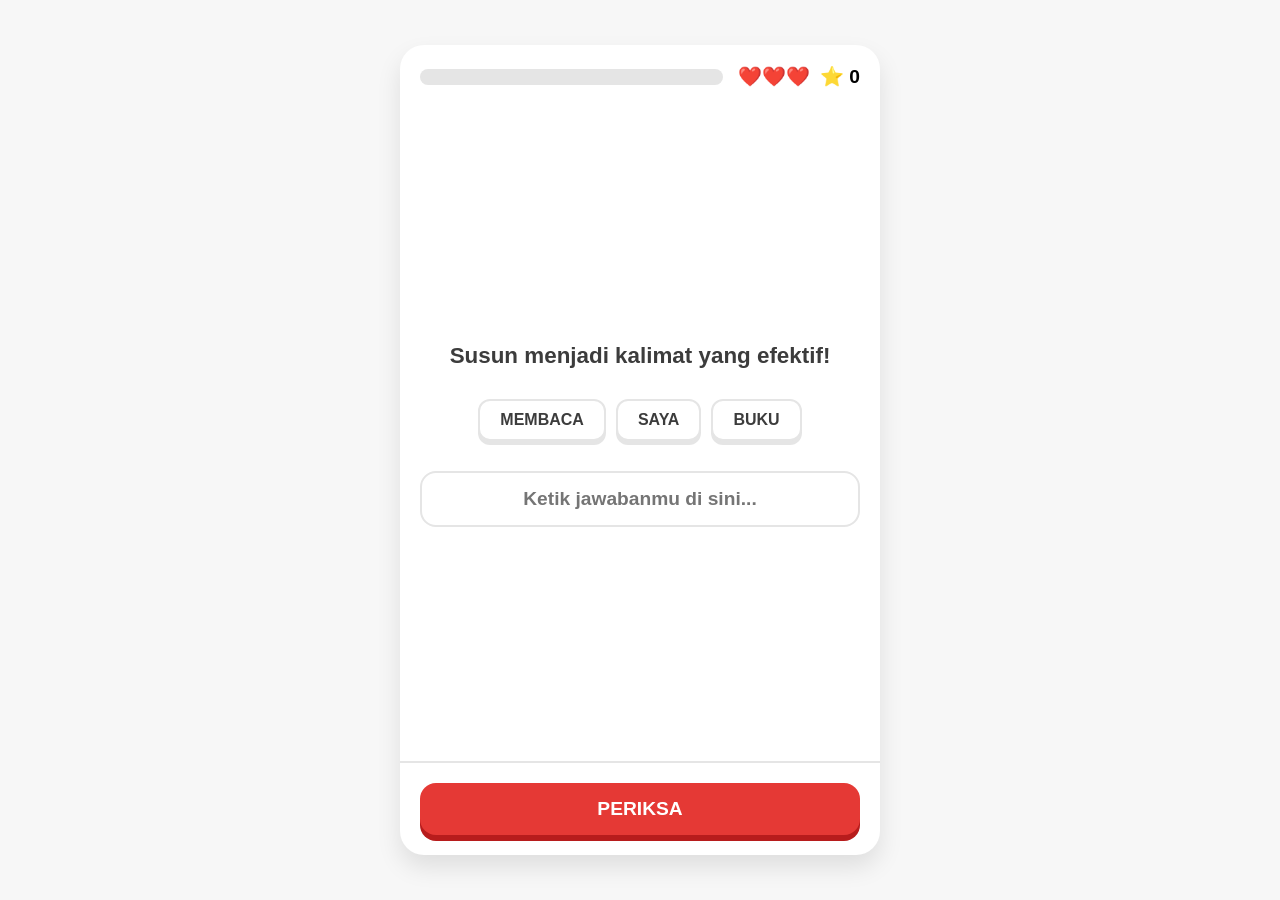
==== index.html @ cef44bc8 "13apr" ====
<!DOCTYPE html>
<html lang="id">
<head>
    <meta charset="UTF-8">
    <meta name="viewport" content="width=device-width, initial-scale=1.0">
    <title>Kalimatku - Belajar CFG</title>
    <link rel="stylesheet" href="assets/css/style.css">
</head>
<body>
    <div class="app-container">
        <header class="game-header">
            <div class="progress-bar"><div class="progress-fill" id="progress"></div></div>
            <div class="stats">
                <span id="lives">❤️❤️❤️</span>
                <span id="score">⭐ 0</span>
            </div>
        </header>

        <main class="game-area">
            <h2>Susun menjadi kalimat yang efektif!</h2>
            
            <div class="scrambled-words" id="soal-container">
                </div>

            <div class="input-area">
                <input type="text" id="user-input" placeholder="Ketik jawabanmu di sini..." autocomplete="off">
            </div>
        </main>

        <footer class="game-footer">
            <div id="feedback-panel" class="feedback-panel hidden">
                <h3 id="feedback-title">Benar!</h3>
                <p id="feedback-desc">Pola: S-P-O</p>
            </div>
            <button id="btn-check" class="btn primary">PERIKSA</button>
        </footer>
    </div>

    <script src="assets/js/dictionary.js"></script>
    <script src="assets/js/engine.js"></script>
    <script src="assets/js/main.js"></script>
</body>
</html>
---- assets/css/style.css ----
:root {
    --primary-red: #E53935;
    --dark-red: #B71C1C;
    --correct-green: #58CC02;
    --dark-green: #46A302;
    --wrong-red: #FF4B4B;
    --bg-color: #F7F7F7;
    --text-main: #3C3C3C;
}

* { box-sizing: border-box; font-family: 'Segoe UI', Tahoma, sans-serif; margin: 0; padding: 0; }

body { background-color: var(--bg-color); display: flex; justify-content: center; align-items: center; height: 100vh; }

.app-container {
    background: white; width: 100%; max-width: 480px; height: 90vh; 
    border-radius: 24px; box-shadow: 0 12px 24px rgba(0,0,0,0.1);
    display: flex; flex-direction: column; overflow: hidden;
}

/* Header */
.game-header { padding: 20px; display: flex; align-items: center; gap: 15px; }
.progress-bar { flex: 1; background: #E5E5E5; height: 16px; border-radius: 8px; overflow: hidden; }
.progress-fill { background: var(--correct-green); width: 0%; height: 100%; transition: 0.3s; }
.stats { font-weight: bold; font-size: 1.2rem; display: flex; gap: 10px; }

/* Main Area */
.game-area { flex: 1; padding: 20px; text-align: center; display: flex; flex-direction: column; justify-content: center; }
.game-area h2 { color: var(--text-main); margin-bottom: 30px; font-size: 1.4rem;}

.scrambled-words { display: flex; flex-wrap: wrap; justify-content: center; gap: 10px; margin-bottom: 30px; }
.word-badge { 
    background: white; border: 2px solid #E5E5E5; padding: 10px 20px; 
    border-radius: 12px; font-weight: bold; color: var(--text-main); box-shadow: 0 4px 0 #E5E5E5;
}

.input-area input {
    width: 100%; padding: 15px; border: 2px solid #E5E5E5; border-radius: 16px;
    font-size: 1.2rem; outline: none; text-align: center; color: var(--primary-red); font-weight: bold;
}
.input-area input:focus { border-color: var(--primary-red); }

/* Footer & Buttons */
.game-footer { padding: 20px; border-top: 2px solid #E5E5E5; }
.btn {
    width: 100%; padding: 15px; border: none; border-radius: 16px; font-size: 1.2rem; font-weight: bold;
    cursor: pointer; text-transform: uppercase; transition: 0.2s;
}
.btn.primary { background: var(--primary-red); color: white; box-shadow: 0 6px 0 var(--dark-red); }
.btn.primary:active { transform: translateY(6px); box-shadow: none; }
.btn.correct { background: var(--correct-green); color: white; box-shadow: 0 6px 0 var(--dark-green); }
.btn.wrong { background: var(--wrong-red); color: white; box-shadow: 0 6px 0 #cc0000; }

/* Feedback Panel */
.feedback-panel { padding: 15px; border-radius: 16px; margin-bottom: 15px; display: none; }
.feedback-panel.show { display: block; }
.feedback-correct { background: #D7FFB8; color: var(--dark-green); }
.feedback-wrong { background: #FFDFE0; color: var(--dark-red); }
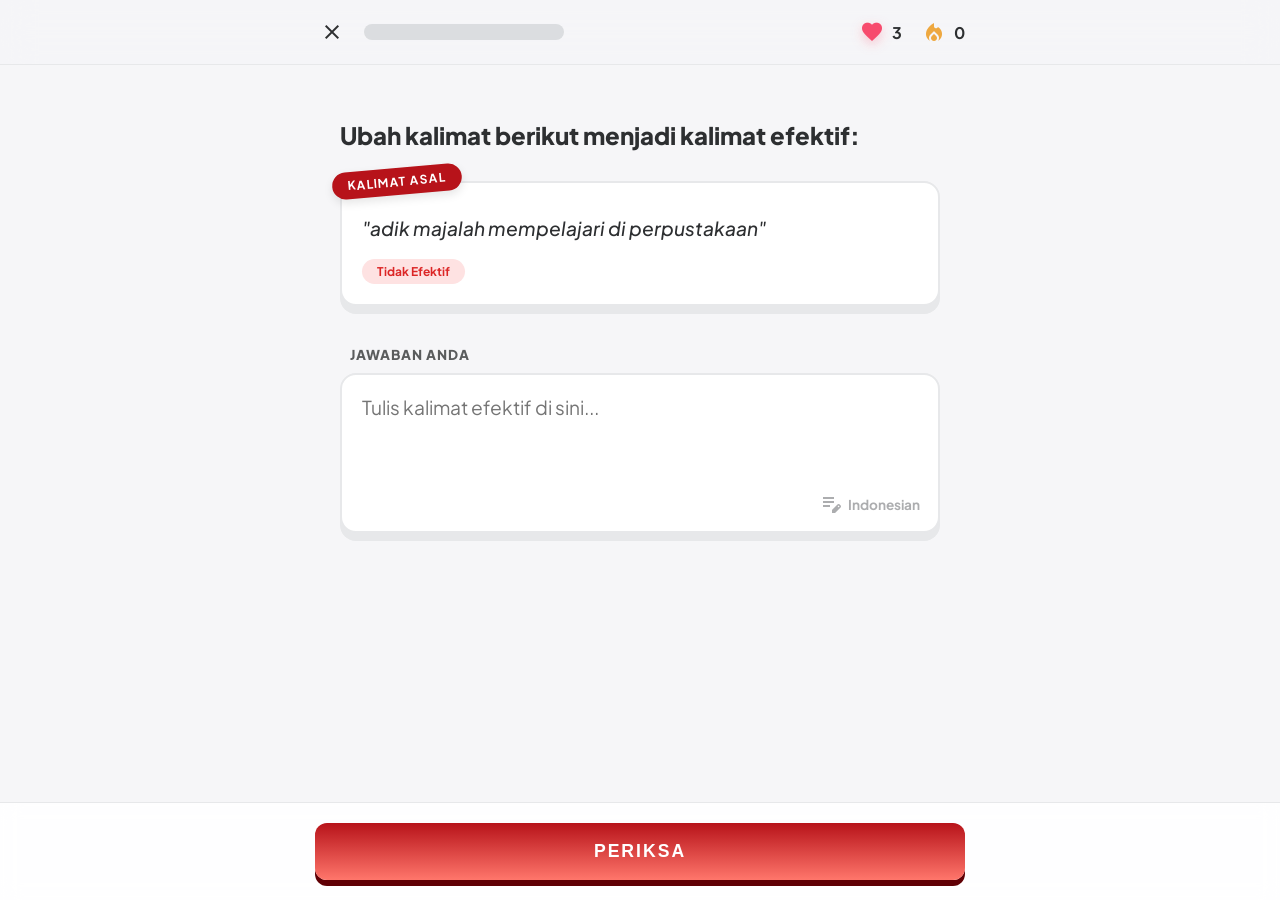
==== commit 2dcc20c9: "ubah ui dan logika pemilihan kata" ====
--- a/index.html
+++ b/index.html
@@ -1,39 +1,74 @@
 <!DOCTYPE html>
 <html lang="id">
 <head>
-    <meta charset="UTF-8">
-    <meta name="viewport" content="width=device-width, initial-scale=1.0">
-    <title>Kalimatku - Belajar CFG</title>
+    <meta charset="utf-8" />
+    <meta name="viewport" content="width=device-width, initial-scale=1.0" />
+    <title>Kalimatku - Belajar Kalimat Efektif</title>
+    
+    <link href="https://fonts.googleapis.com/css2?family=Plus+Jakarta+Sans:wght@400;500;700;800&display=swap" rel="stylesheet" />
+    <link href="https://fonts.googleapis.com/css2?family=Material+Symbols+Outlined:wght,FILL@100..700,0..1&display=swap" rel="stylesheet" />
+    
     <link rel="stylesheet" href="assets/css/style.css">
 </head>
 <body>
-    <div class="app-container">
-        <header class="game-header">
-            <div class="progress-bar"><div class="progress-fill" id="progress"></div></div>
-            <div class="stats">
-                <span id="lives">❤️❤️❤️</span>
-                <span id="score">⭐ 0</span>
+    <header class="top-nav">
+        <div class="nav-container">
+            <div class="nav-left">
+                <button class="btn-close material-symbols-outlined">close</button>
+                <div class="progress-container">
+                    <div id="progress-bar" class="progress-fill"></div>
+                </div>
             </div>
-        </header>
+            <div class="nav-right">
+                <div class="stat-item">
+                    <span class="material-symbols-outlined icon-heart">favorite</span>
+                    <span id="lives-display">3</span>
+                </div>
+                <div class="stat-item">
+                    <span class="material-symbols-outlined icon-fire">local_fire_department</span>
+                    <span id="score-display">0</span>
+                </div>
+            </div>
+        </div>
+    </header>
 
-        <main class="game-area">
-            <h2>Susun menjadi kalimat yang efektif!</h2>
-            
-            <div class="scrambled-words" id="soal-container">
+    <main class="main-area">
+        <h1 class="question-title">Ubah kalimat berikut menjadi kalimat efektif:</h1>
+        
+        <div class="prompt-card">
+            <div class="badge-asal">KALIMAT ASAL</div>
+            <p id="teks-soal" class="teks-soal">"..."</p>
+            <div class="badge-status">Tidak Efektif</div>
+        </div>
+
+        <div class="input-section">
+            <label for="answer-input">JAWABAN ANDA</label>
+            <textarea id="answer-input" placeholder="Tulis kalimat efektif di sini..."></textarea>
+            <div class="input-footer">
+                <span class="material-symbols-outlined">edit_note</span> Indonesian
+            </div>
+        </div>
+    </main>
+
+    <div id="feedback-drawer" class="feedback-drawer">
+        <div class="drawer-container">
+            <div class="feedback-info">
+                <div id="feedback-icon-bg" class="icon-bg">
+                    <span id="feedback-icon" class="material-symbols-outlined">check</span>
                 </div>
+                <div class="feedback-text">
+                    <h3 id="feedback-title">Luar Biasa!</h3>
+                    <p id="feedback-desc">Pola: S-P-O</p>
+                </div>
+            </div>
+            <button id="btn-next" class="btn-action">LANJUT</button>
+        </div>
+    </div>
 
-            <div class="input-area">
-                <input type="text" id="user-input" placeholder="Ketik jawabanmu di sini..." autocomplete="off">
-            </div>
-        </main>
-
-        <footer class="game-footer">
-            <div id="feedback-panel" class="feedback-panel hidden">
-                <h3 id="feedback-title">Benar!</h3>
-                <p id="feedback-desc">Pola: S-P-O</p>
-            </div>
-            <button id="btn-check" class="btn primary">PERIKSA</button>
-        </footer>
+    <div class="bottom-bar">
+        <div class="bottom-container">
+            <button id="btn-check" class="btn-primary">PERIKSA</button>
+        </div>
     </div>
 
     <script src="assets/js/dictionary.js"></script>
--- a/assets/css/style.css
+++ b/assets/css/style.css
@@ -1,58 +1,84 @@
+/* Variabel Warna Tema */
 :root {
-    --primary-red: #E53935;
-    --dark-red: #B71C1C;
-    --correct-green: #58CC02;
-    --dark-green: #46A302;
-    --wrong-red: #FF4B4B;
-    --bg-color: #F7F7F7;
-    --text-main: #3C3C3C;
+    --bg-main: #f6f6f8;
+    --text-dark: #2d2f31;
+    --text-muted: #5a5c5d;
+    --border-color: #e7e8ea;
+    
+    --primary: #b7131a;
+    --primary-light: #ff766b;
+    --primary-shadow: #600005;
+    
+    --green-main: #16a34a;
+    --green-bg: #dcfce7;
+    --green-shadow: #166534;
+    
+    --red-main: #dc2626;
+    --red-bg: #fee2e2;
+    --red-shadow: #991b1b;
 }
 
-* { box-sizing: border-box; font-family: 'Segoe UI', Tahoma, sans-serif; margin: 0; padding: 0; }
+* { margin: 0; padding: 0; box-sizing: border-box; }
+body { font-family: 'Plus Jakarta Sans', sans-serif; background-color: var(--bg-main); color: var(--text-dark); overflow-x: hidden; }
+.material-symbols-outlined { font-variation-settings: 'FILL' 1, 'wght' 400, 'GRAD' 0, 'opsz' 24; }
 
-body { background-color: var(--bg-color); display: flex; justify-content: center; align-items: center; height: 100vh; }
+/* === Navigation Bar === */
+.top-nav { position: fixed; top: 0; width: 100%; background: rgba(246, 246, 248, 0.8); backdrop-filter: blur(16px); border-bottom: 1px solid var(--border-color); z-index: 50; padding: 15px 25px; display: flex; justify-content: center; }
+.nav-container { width: 100%; max-width: 650px; display: flex; justify-content: space-between; align-items: center; }
+.nav-left { display: flex; align-items: center; gap: 15px; flex: 1; }
+.btn-close { background: none; border: none; cursor: pointer; color: var(--text-dark); border-radius: 50%; padding: 5px; transition: 0.2s; }
+.btn-close:hover { background: var(--border-color); }
 
-.app-container {
-    background: white; width: 100%; max-width: 480px; height: 90vh; 
-    border-radius: 24px; box-shadow: 0 12px 24px rgba(0,0,0,0.1);
-    display: flex; flex-direction: column; overflow: hidden;
-}
+.progress-container { height: 16px; width: 100%; max-width: 200px; background: #dbdde0; border-radius: 10px; overflow: hidden; }
+.progress-fill { height: 100%; width: 0%; background: linear-gradient(to right, var(--primary), var(--primary-light)); transition: width 0.3s ease; }
 
-/* Header */
-.game-header { padding: 20px; display: flex; align-items: center; gap: 15px; }
-.progress-bar { flex: 1; background: #E5E5E5; height: 16px; border-radius: 8px; overflow: hidden; }
-.progress-fill { background: var(--correct-green); width: 0%; height: 100%; transition: 0.3s; }
-.stats { font-weight: bold; font-size: 1.2rem; display: flex; gap: 10px; }
+.nav-right { display: flex; gap: 20px; }
+.stat-item { display: flex; align-items: center; gap: 8px; font-weight: bold; }
+.icon-heart { color: #f74b6d; filter: drop-shadow(0 4px 6px rgba(247, 75, 109, 0.3)); }
+.icon-fire { color: #eea840; }
 
-/* Main Area */
-.game-area { flex: 1; padding: 20px; text-align: center; display: flex; flex-direction: column; justify-content: center; }
-.game-area h2 { color: var(--text-main); margin-bottom: 30px; font-size: 1.4rem;}
+/* === Main Content === */
+.main-area { width: 100%; max-width: 650px; margin: 0 auto; padding: 120px 25px 150px; }
+.question-title { font-size: 1.5rem; font-weight: 800; margin-bottom: 30px; line-height: 1.3; }
 
-.scrambled-words { display: flex; flex-wrap: wrap; justify-content: center; gap: 10px; margin-bottom: 30px; }
-.word-badge { 
-    background: white; border: 2px solid #E5E5E5; padding: 10px 20px; 
-    border-radius: 12px; font-weight: bold; color: var(--text-main); box-shadow: 0 4px 0 #E5E5E5;
-}
+/* Prompt Card */
+.prompt-card { background: white; border: 2px solid var(--border-color); border-radius: 16px; padding: 30px 20px 20px; position: relative; box-shadow: 0 8px 0 var(--border-color); margin-bottom: 40px; }
+.badge-asal { position: absolute; top: -15px; left: -10px; transform: rotate(-5deg); background: var(--primary); color: white; padding: 6px 15px; border-radius: 20px; font-size: 0.75rem; font-weight: bold; letter-spacing: 1px; box-shadow: 0 4px 10px rgba(0,0,0,0.1); }
+.teks-soal { font-size: 1.2rem; font-weight: 500; font-style: italic; line-height: 1.6; margin-bottom: 15px; }
+.badge-status { display: inline-block; background: #fee2e2; color: var(--red-main); padding: 5px 15px; border-radius: 15px; font-size: 0.75rem; font-weight: bold; }
 
-.input-area input {
-    width: 100%; padding: 15px; border: 2px solid #E5E5E5; border-radius: 16px;
-    font-size: 1.2rem; outline: none; text-align: center; color: var(--primary-red); font-weight: bold;
-}
-.input-area input:focus { border-color: var(--primary-red); }
+/* Input Section */
+.input-section { position: relative; }
+.input-section label { display: block; font-size: 0.85rem; font-weight: 800; color: var(--text-muted); margin-bottom: 10px; margin-left: 10px; letter-spacing: 1px; }
+#answer-input { width: 100%; min-height: 160px; background: white; border: 2px solid var(--border-color); border-radius: 16px; padding: 20px; font-size: 1.2rem; font-family: inherit; color: var(--text-dark); resize: none; box-shadow: 0 8px 0 var(--border-color); outline: none; transition: 0.2s; }
+#answer-input:focus { border-color: var(--primary-light); box-shadow: 0 0 0 4px rgba(255, 118, 107, 0.1), 0 8px 0 var(--border-color); }
+.input-footer { position: absolute; bottom: 20px; right: 20px; font-size: 0.85rem; font-weight: bold; color: #acadaf; display: flex; align-items: center; gap: 5px; }
 
-/* Footer & Buttons */
-.game-footer { padding: 20px; border-top: 2px solid #E5E5E5; }
-.btn {
-    width: 100%; padding: 15px; border: none; border-radius: 16px; font-size: 1.2rem; font-weight: bold;
-    cursor: pointer; text-transform: uppercase; transition: 0.2s;
-}
-.btn.primary { background: var(--primary-red); color: white; box-shadow: 0 6px 0 var(--dark-red); }
-.btn.primary:active { transform: translateY(6px); box-shadow: none; }
-.btn.correct { background: var(--correct-green); color: white; box-shadow: 0 6px 0 var(--dark-green); }
-.btn.wrong { background: var(--wrong-red); color: white; box-shadow: 0 6px 0 #cc0000; }
+/* === Bottom Bar & Button === */
+.bottom-bar { position: fixed; bottom: 0; width: 100%; background: rgba(255, 255, 255, 0.9); backdrop-filter: blur(10px); border-top: 1px solid var(--border-color); padding: 20px 25px; z-index: 40; display: flex; justify-content: center; }
+.bottom-container { width: 100%; max-width: 650px; }
+.btn-primary { width: 100%; background: linear-gradient(to bottom, var(--primary), var(--primary-light)); color: white; border: none; padding: 18px; border-radius: 12px; font-size: 1.1rem; font-weight: 800; letter-spacing: 2px; box-shadow: 0 6px 0 var(--primary-shadow); cursor: pointer; transition: 0.1s; }
+.btn-primary:active, .btn-action:active { transform: translateY(6px); box-shadow: none; }
+.btn-primary:disabled { opacity: 0.5; cursor: not-allowed; box-shadow: 0 6px 0 var(--text-muted); background: var(--text-muted); transform: none; }
 
-/* Feedback Panel */
-.feedback-panel { padding: 15px; border-radius: 16px; margin-bottom: 15px; display: none; }
-.feedback-panel.show { display: block; }
-.feedback-correct { background: #D7FFB8; color: var(--dark-green); }
-.feedback-wrong { background: #FFDFE0; color: var(--dark-red); }+/* === Feedback Drawer (Animasi Laci Bawah) === */
+.feedback-drawer { position: fixed; bottom: 0; left: 0; width: 100%; background: white; border-top: 2px solid var(--border-color); padding: 25px; z-index: 60; transform: translateY(100%); transition: transform 0.4s cubic-bezier(0.4, 0, 0.2, 1); }
+.feedback-drawer.show { transform: translateY(0); }
+.drawer-container { width: 100%; max-width: 650px; margin: 0 auto; display: flex; justify-content: space-between; align-items: center; }
+.feedback-info { display: flex; align-items: center; gap: 15px; }
+.icon-bg { width: 55px; height: 55px; border-radius: 50%; display: flex; align-items: center; justify-content: center; }
+.feedback-text h3 { font-size: 1.4rem; font-weight: 900; margin-bottom: 5px; }
+.feedback-text p { font-size: 1rem; font-weight: 600; }
+.btn-action { padding: 15px 35px; border-radius: 12px; font-weight: 900; letter-spacing: 1px; border: none; cursor: pointer; color: white; transition: 0.1s; }
+
+/* Theme Benar */
+.feedback-drawer.theme-correct { background: var(--green-bg); border-top-color: var(--green-main); }
+.theme-correct .icon-bg { background: white; color: var(--green-main); }
+.theme-correct h3, .theme-correct p { color: var(--green-shadow); }
+.theme-correct .btn-action { background: var(--green-main); box-shadow: 0 6px 0 var(--green-shadow); }
+
+/* Theme Salah */
+.feedback-drawer.theme-wrong { background: var(--red-bg); border-top-color: var(--red-main); }
+.theme-wrong .icon-bg { background: white; color: var(--red-main); }
+.theme-wrong h3, .theme-wrong p { color: var(--red-shadow); }
+.theme-wrong .btn-action { background: var(--red-main); box-shadow: 0 6px 0 var(--red-shadow); }
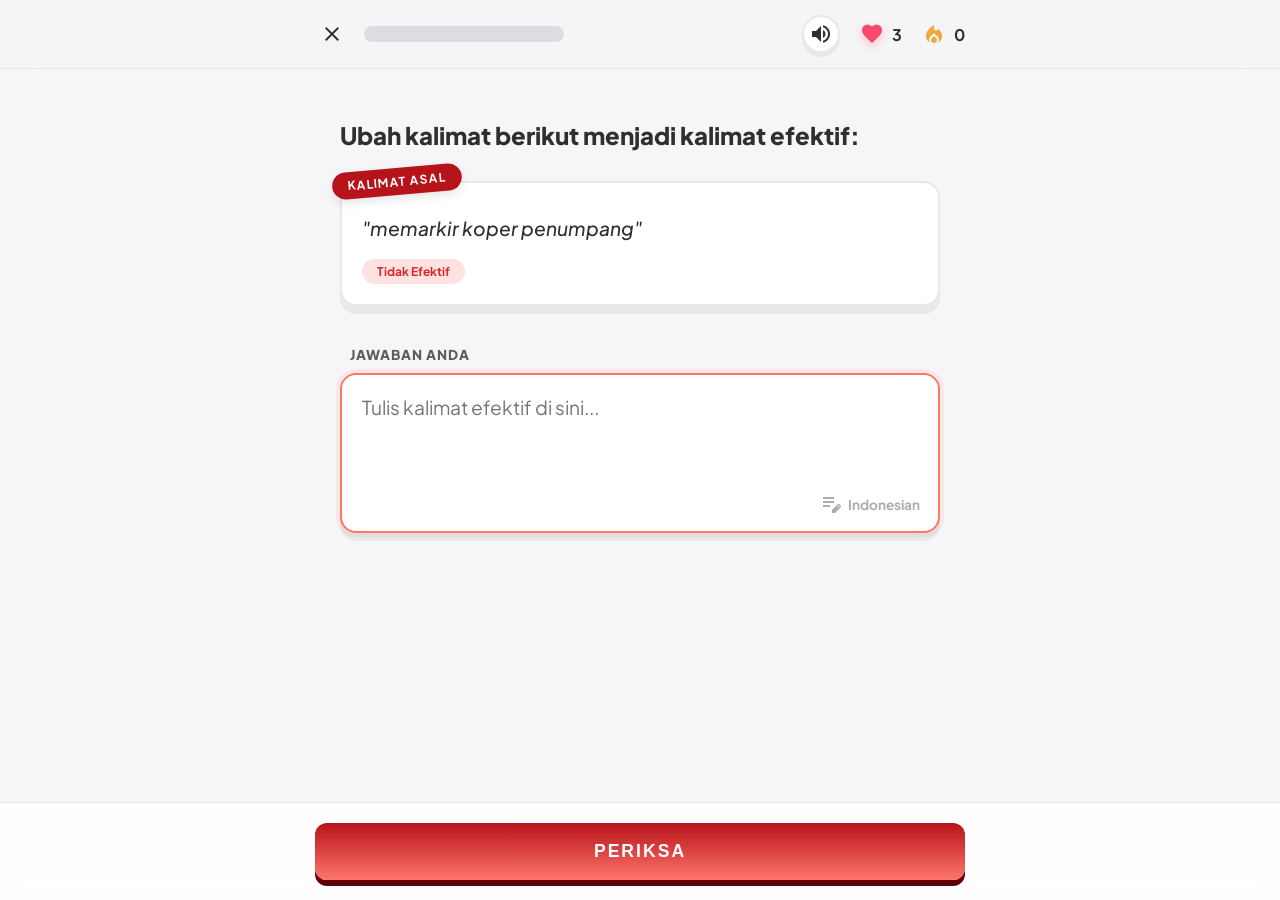
==== commit 76877b85: "FINAL" ====
--- a/index.html
+++ b/index.html
@@ -14,12 +14,13 @@
     <header class="top-nav">
         <div class="nav-container">
             <div class="nav-left">
-                <button class="btn-close material-symbols-outlined">close</button>
+                <button id="btn-exit" class="btn-close material-symbols-outlined" title="Kembali ke dashboard">close</button>
                 <div class="progress-container">
                     <div id="progress-bar" class="progress-fill"></div>
                 </div>
             </div>
             <div class="nav-right">
+                <button id="btn-audio" class="btn-audio material-symbols-outlined" type="button" title="Matikan suara">volume_up</button>
                 <div class="stat-item">
                     <span class="material-symbols-outlined icon-heart">favorite</span>
                     <span id="lives-display">3</span>
@@ -43,7 +44,7 @@
 
         <div class="input-section">
             <label for="answer-input">JAWABAN ANDA</label>
-            <textarea id="answer-input" placeholder="Tulis kalimat efektif di sini..."></textarea>
+            <textarea id="answer-input" placeholder="Tulis kalimat efektif di sini..." rows="1" autofocus enterkeyhint="done"></textarea>
             <div class="input-footer">
                 <span class="material-symbols-outlined">edit_note</span> Indonesian
             </div>
@@ -74,5 +75,6 @@
     <script src="assets/js/dictionary.js"></script>
     <script src="assets/js/engine.js"></script>
     <script src="assets/js/main.js"></script>
+    <script src="assets/js/page-transition.js"></script>
 </body>
-</html>+</html>
--- a/assets/css/style.css
+++ b/assets/css/style.css
@@ -16,26 +16,158 @@
     --red-main: #dc2626;
     --red-bg: #fee2e2;
     --red-shadow: #991b1b;
+
+    --yellow-main: #f2b33d;
+    --blue-main: #2563eb;
+    --panel-bg: #ffffff;
 }
 
 * { margin: 0; padding: 0; box-sizing: border-box; }
 body { font-family: 'Plus Jakarta Sans', sans-serif; background-color: var(--bg-main); color: var(--text-dark); overflow-x: hidden; }
 .material-symbols-outlined { font-variation-settings: 'FILL' 1, 'wght' 400, 'GRAD' 0, 'opsz' 24; }
+
+body::before {
+    content: "";
+    position: fixed;
+    inset: 0;
+    z-index: 999;
+    pointer-events: none;
+    background:
+        radial-gradient(circle at 28% 24%, rgba(255, 118, 107, 0.18), transparent 34%),
+        rgba(246, 246, 248, 0.92);
+    opacity: 1;
+    transform: scale(1);
+    transition: opacity 280ms ease, transform 280ms ease;
+}
+
+body.page-ready::before {
+    opacity: 0;
+    transform: scale(1.03);
+}
+
+body.page-leaving::before {
+    opacity: 1;
+    transform: scale(1);
+}
+
+body.hot-streak::after {
+    content: "";
+    position: fixed;
+    inset: 0;
+    z-index: 55;
+    pointer-events: none;
+    background:
+        radial-gradient(circle at 50% 18%, rgba(168, 85, 247, 0.18), transparent 32%),
+        radial-gradient(circle at center, transparent 42%, rgba(88, 28, 135, 0.24) 100%);
+    animation: purpleVignette 1.4s ease-in-out infinite alternate;
+}
+
+body > *:not(.feedback-drawer):not(.confetti-burst) {
+    animation: pageEnter 320ms ease both;
+}
+
+body.page-leaving > *:not(.feedback-drawer):not(.confetti-burst) {
+    animation: pageExit 280ms ease both;
+}
+
+@keyframes pageEnter {
+    from {
+        opacity: 0;
+        transform: translateY(14px);
+    }
+    to {
+        opacity: 1;
+        transform: translateY(0);
+    }
+}
+
+@keyframes pageExit {
+    from {
+        opacity: 1;
+        transform: translateY(0);
+    }
+    to {
+        opacity: 0;
+        transform: translateY(-10px);
+    }
+}
+
+@media (prefers-reduced-motion: reduce) {
+    body::before {
+        display: none;
+    }
+
+    body > *:not(.feedback-drawer):not(.confetti-burst),
+    body.page-leaving > *:not(.feedback-drawer):not(.confetti-burst) {
+        animation: none;
+    }
+}
 
 /* === Navigation Bar === */
 .top-nav { position: fixed; top: 0; width: 100%; background: rgba(246, 246, 248, 0.8); backdrop-filter: blur(16px); border-bottom: 1px solid var(--border-color); z-index: 50; padding: 15px 25px; display: flex; justify-content: center; }
 .nav-container { width: 100%; max-width: 650px; display: flex; justify-content: space-between; align-items: center; }
 .nav-left { display: flex; align-items: center; gap: 15px; flex: 1; }
-.btn-close { background: none; border: none; cursor: pointer; color: var(--text-dark); border-radius: 50%; padding: 5px; transition: 0.2s; }
-.btn-close:hover { background: var(--border-color); }
+.btn-close { background: none; border: none; cursor: pointer; color: var(--text-dark); border-radius: 50%; padding: 5px; transition: background-color 0.2s ease, color 0.2s ease, transform 0.2s ease; }
+.btn-close:hover { background: var(--border-color); color: var(--primary); transform: rotate(90deg) scale(1.08); }
 
 .progress-container { height: 16px; width: 100%; max-width: 200px; background: #dbdde0; border-radius: 10px; overflow: hidden; }
 .progress-fill { height: 100%; width: 0%; background: linear-gradient(to right, var(--primary), var(--primary-light)); transition: width 0.3s ease; }
 
-.nav-right { display: flex; gap: 20px; }
+.nav-right { display: flex; align-items: center; gap: 20px; }
 .stat-item { display: flex; align-items: center; gap: 8px; font-weight: bold; }
-.icon-heart { color: #f74b6d; filter: drop-shadow(0 4px 6px rgba(247, 75, 109, 0.3)); }
-.icon-fire { color: #eea840; }
+.btn-audio {
+    width: 38px;
+    height: 38px;
+    border: 2px solid var(--border-color);
+    border-radius: 50%;
+    background: white;
+    color: var(--text-dark);
+    cursor: pointer;
+    box-shadow: 0 4px 0 var(--border-color);
+    transition: transform 0.18s ease, box-shadow 0.18s ease, color 0.18s ease, border-color 0.18s ease;
+}
+.btn-audio:hover {
+    border-color: var(--primary-light);
+    color: var(--primary);
+    transform: translateY(-2px);
+    box-shadow: 0 6px 0 var(--border-color), 0 10px 18px rgba(45, 47, 49, 0.08);
+}
+.btn-audio:active {
+    transform: translateY(4px);
+    box-shadow: none;
+}
+.btn-audio.muted {
+    color: var(--text-muted);
+    background: var(--bg-main);
+}
+.icon-heart { color: #f74b6d; filter: drop-shadow(0 4px 6px rgba(247, 75, 109, 0.3)); transform-origin: center; }
+.icon-fire { color: #eea840; transform-origin: center bottom; transition: color 0.25s ease, filter 0.25s ease, transform 0.25s ease; }
+.icon-fire.streak-glow {
+    color: #ff8a00;
+    filter:
+        drop-shadow(0 0 7px rgba(255, 138, 0, 0.7))
+        drop-shadow(0 0 16px rgba(242, 179, 61, 0.75));
+    animation: fireGlow 1.1s ease-in-out infinite alternate;
+}
+.icon-fire.fire-pop {
+    animation: firePop 520ms ease both;
+}
+.icon-fire.streak-glow.fire-pop {
+    animation: firePop 520ms ease both, fireGlow 1.1s ease-in-out 520ms infinite alternate;
+}
+.icon-fire.streak-purple {
+    color: #a855f7;
+    filter:
+        drop-shadow(0 0 8px rgba(168, 85, 247, 0.82))
+        drop-shadow(0 0 20px rgba(126, 34, 206, 0.72));
+    animation: purpleFireGlow 950ms ease-in-out infinite alternate;
+}
+.icon-fire.streak-purple.fire-pop {
+    animation: firePop 520ms ease both, purpleFireGlow 950ms ease-in-out 520ms infinite alternate;
+}
+.icon-heart.heart-hurt {
+    animation: heartHurt 620ms ease both;
+}
 
 /* === Main Content === */
 .main-area { width: 100%; max-width: 650px; margin: 0 auto; padding: 120px 25px 150px; }
@@ -53,11 +185,20 @@
 #answer-input { width: 100%; min-height: 160px; background: white; border: 2px solid var(--border-color); border-radius: 16px; padding: 20px; font-size: 1.2rem; font-family: inherit; color: var(--text-dark); resize: none; box-shadow: 0 8px 0 var(--border-color); outline: none; transition: 0.2s; }
 #answer-input:focus { border-color: var(--primary-light); box-shadow: 0 0 0 4px rgba(255, 118, 107, 0.1), 0 8px 0 var(--border-color); }
 .input-footer { position: absolute; bottom: 20px; right: 20px; font-size: 0.85rem; font-weight: bold; color: #acadaf; display: flex; align-items: center; gap: 5px; }
+.input-section.answer-shake {
+    animation: answerShake 420ms ease both;
+}
+
+.input-section.answer-shake #answer-input {
+    border-color: var(--red-main);
+    box-shadow: 0 0 0 4px rgba(220, 38, 38, 0.1), 0 8px 0 var(--red-bg);
+}
 
 /* === Bottom Bar & Button === */
 .bottom-bar { position: fixed; bottom: 0; width: 100%; background: rgba(255, 255, 255, 0.9); backdrop-filter: blur(10px); border-top: 1px solid var(--border-color); padding: 20px 25px; z-index: 40; display: flex; justify-content: center; }
 .bottom-container { width: 100%; max-width: 650px; }
-.btn-primary { width: 100%; background: linear-gradient(to bottom, var(--primary), var(--primary-light)); color: white; border: none; padding: 18px; border-radius: 12px; font-size: 1.1rem; font-weight: 800; letter-spacing: 2px; box-shadow: 0 6px 0 var(--primary-shadow); cursor: pointer; transition: 0.1s; }
+.btn-primary { width: 100%; background: linear-gradient(to bottom, var(--primary), var(--primary-light)); color: white; border: none; padding: 18px; border-radius: 12px; font-size: 1.1rem; font-weight: 800; letter-spacing: 2px; box-shadow: 0 6px 0 var(--primary-shadow); cursor: pointer; transition: transform 0.18s ease, box-shadow 0.18s ease, filter 0.18s ease; }
+.btn-primary:hover:not(:disabled) { filter: brightness(1.08); transform: translateY(-3px); box-shadow: 0 9px 0 var(--primary-shadow), 0 14px 24px rgba(183, 19, 26, 0.24); }
 .btn-primary:active, .btn-action:active { transform: translateY(6px); box-shadow: none; }
 .btn-primary:disabled { opacity: 0.5; cursor: not-allowed; box-shadow: 0 6px 0 var(--text-muted); background: var(--text-muted); transform: none; }
 
@@ -69,16 +210,540 @@
 .icon-bg { width: 55px; height: 55px; border-radius: 50%; display: flex; align-items: center; justify-content: center; }
 .feedback-text h3 { font-size: 1.4rem; font-weight: 900; margin-bottom: 5px; }
 .feedback-text p { font-size: 1rem; font-weight: 600; }
-.btn-action { padding: 15px 35px; border-radius: 12px; font-weight: 900; letter-spacing: 1px; border: none; cursor: pointer; color: white; transition: 0.1s; }
+.btn-action { padding: 15px 35px; border-radius: 12px; font-weight: 900; letter-spacing: 1px; border: none; cursor: pointer; color: white; transition: transform 0.18s ease, box-shadow 0.18s ease, filter 0.18s ease; }
 
 /* Theme Benar */
 .feedback-drawer.theme-correct { background: var(--green-bg); border-top-color: var(--green-main); }
 .theme-correct .icon-bg { background: white; color: var(--green-main); }
 .theme-correct h3, .theme-correct p { color: var(--green-shadow); }
 .theme-correct .btn-action { background: var(--green-main); box-shadow: 0 6px 0 var(--green-shadow); }
+.theme-correct .btn-action:hover { filter: brightness(1.06); transform: translateY(-3px); box-shadow: 0 9px 0 var(--green-shadow), 0 14px 24px rgba(22, 163, 74, 0.22); }
 
 /* Theme Salah */
 .feedback-drawer.theme-wrong { background: var(--red-bg); border-top-color: var(--red-main); }
 .theme-wrong .icon-bg { background: white; color: var(--red-main); }
 .theme-wrong h3, .theme-wrong p { color: var(--red-shadow); }
-.theme-wrong .btn-action { background: var(--red-main); box-shadow: 0 6px 0 var(--red-shadow); }+.theme-wrong .btn-action { background: var(--red-main); box-shadow: 0 6px 0 var(--red-shadow); }
+.theme-wrong .btn-action:hover { filter: brightness(1.06); transform: translateY(-3px); box-shadow: 0 9px 0 var(--red-shadow), 0 14px 24px rgba(220, 38, 38, 0.22); }
+
+/* === Answer Effects === */
+.confetti-burst {
+    position: fixed;
+    left: 50%;
+    top: 34%;
+    width: 1px;
+    height: 1px;
+    pointer-events: none;
+    z-index: 90;
+}
+
+.confetti-burst span {
+    position: absolute;
+    width: 9px;
+    height: 14px;
+    border-radius: 2px;
+    opacity: 0;
+    transform: translate(-50%, -50%) rotate(0deg);
+    animation: confettiFly 950ms cubic-bezier(0.16, 0.86, 0.38, 1) forwards;
+}
+
+@keyframes heartHurt {
+    0% { transform: scale(1); color: #f74b6d; }
+    16% { transform: scale(1.25) rotate(-12deg); color: var(--red-main); }
+    32% { transform: scale(0.82) rotate(10deg); }
+    48% { transform: scale(1.12) rotate(-8deg); }
+    64% { transform: scale(0.92) rotate(6deg); filter: drop-shadow(0 0 12px rgba(220, 38, 38, 0.65)); }
+    100% { transform: scale(1); color: #f74b6d; }
+}
+
+@keyframes firePop {
+    0% { transform: scale(1) rotate(0deg); }
+    38% { transform: scale(1.35) rotate(-8deg); }
+    68% { transform: scale(0.95) rotate(5deg); }
+    100% { transform: scale(1) rotate(0deg); }
+}
+
+@keyframes fireGlow {
+    from {
+        transform: translateY(0) scale(1);
+        filter:
+            drop-shadow(0 0 6px rgba(255, 138, 0, 0.65))
+            drop-shadow(0 0 13px rgba(242, 179, 61, 0.65));
+    }
+    to {
+        transform: translateY(-1px) scale(1.08);
+        filter:
+            drop-shadow(0 0 10px rgba(255, 138, 0, 0.9))
+            drop-shadow(0 0 22px rgba(242, 179, 61, 0.9));
+    }
+}
+
+@keyframes purpleFireGlow {
+    from {
+        transform: translateY(0) scale(1.06);
+        filter:
+            drop-shadow(0 0 8px rgba(168, 85, 247, 0.78))
+            drop-shadow(0 0 18px rgba(126, 34, 206, 0.68));
+    }
+    to {
+        transform: translateY(-2px) scale(1.16);
+        filter:
+            drop-shadow(0 0 13px rgba(216, 180, 254, 0.95))
+            drop-shadow(0 0 28px rgba(126, 34, 206, 0.9));
+    }
+}
+
+@keyframes purpleVignette {
+    from { opacity: 0.62; }
+    to { opacity: 0.92; }
+}
+
+@keyframes answerShake {
+    0%, 100% { transform: translateX(0); }
+    15% { transform: translateX(-10px); }
+    30% { transform: translateX(9px); }
+    45% { transform: translateX(-7px); }
+    60% { transform: translateX(5px); }
+    75% { transform: translateX(-3px); }
+}
+
+@keyframes confettiFly {
+    0% {
+        opacity: 0;
+        transform: translate(-50%, -50%) scale(0.4) rotate(0deg);
+    }
+    12% {
+        opacity: 1;
+    }
+    72% {
+        opacity: 1;
+    }
+    100% {
+        opacity: 0;
+        transform: translate(calc(-50% + var(--x)), calc(-50% + var(--y) + 90px)) scale(1) rotate(var(--r));
+    }
+}
+
+@media (prefers-reduced-motion: reduce) {
+    .icon-fire.streak-glow,
+    .icon-fire.fire-pop,
+    .icon-fire.streak-glow.fire-pop,
+    .icon-fire.streak-purple,
+    .icon-fire.streak-purple.fire-pop,
+    .icon-heart.heart-hurt,
+    .input-section.answer-shake,
+    .confetti-burst span,
+    body.hot-streak::after {
+        animation: none;
+    }
+
+    .confetti-burst {
+        display: none;
+    }
+}
+
+/* === Dashboard & Result Pages === */
+.dashboard-page,
+.result-page {
+    min-height: 100vh;
+    background:
+        linear-gradient(135deg, rgba(183, 19, 26, 0.08), transparent 35%),
+        linear-gradient(315deg, rgba(37, 99, 235, 0.08), transparent 34%),
+        var(--bg-main);
+}
+
+.dashboard-shell,
+.result-shell {
+    width: 100%;
+    max-width: 980px;
+    margin: 0 auto;
+    padding: 36px 24px 56px;
+}
+
+.dashboard-hero {
+    min-height: 430px;
+    display: grid;
+    grid-template-columns: minmax(0, 1.1fr) minmax(280px, 0.9fr);
+    align-items: center;
+    gap: 36px;
+}
+
+.eyebrow {
+    color: var(--primary);
+    font-size: 0.8rem;
+    font-weight: 900;
+    letter-spacing: 1.5px;
+    text-transform: uppercase;
+    margin-bottom: 10px;
+}
+
+.hero-copy h1,
+.result-header h1 {
+    font-size: clamp(2.4rem, 7vw, 5rem);
+    line-height: 1;
+    font-weight: 900;
+    margin-bottom: 18px;
+}
+
+.hero-desc,
+.result-header p {
+    color: var(--text-muted);
+    font-size: 1.05rem;
+    line-height: 1.7;
+    max-width: 600px;
+}
+
+.hero-actions,
+.section-heading,
+.simple-nav,
+.review-topline {
+    display: flex;
+    align-items: center;
+}
+
+.hero-actions {
+    gap: 14px;
+    margin-top: 28px;
+    flex-wrap: wrap;
+}
+
+.btn-link {
+    display: inline-flex;
+    align-items: center;
+    justify-content: center;
+    gap: 8px;
+    text-decoration: none;
+}
+
+.hero-actions .btn-primary {
+    width: auto;
+    padding-inline: 28px;
+}
+
+.btn-secondary {
+    background: var(--panel-bg);
+    color: var(--text-dark);
+    border: 2px solid var(--border-color);
+    padding: 16px 20px;
+    border-radius: 12px;
+    font-size: 1rem;
+    font-weight: 900;
+    letter-spacing: 1px;
+    box-shadow: 0 6px 0 var(--border-color);
+    cursor: pointer;
+    transition: transform 0.18s ease, box-shadow 0.18s ease, border-color 0.18s ease, color 0.18s ease;
+}
+
+.btn-secondary:hover {
+    border-color: var(--primary-light);
+    color: var(--primary);
+    transform: translateY(-3px);
+    box-shadow: 0 9px 0 var(--border-color), 0 14px 24px rgba(45, 47, 49, 0.1);
+}
+
+.btn-secondary:active {
+    transform: translateY(6px);
+    box-shadow: none;
+}
+
+.hero-visual {
+    width: 100%;
+    aspect-ratio: 1;
+    display: flex;
+    align-items: center;
+    justify-content: center;
+}
+
+.hero-visual img {
+    width: min(100%, 360px);
+    height: auto;
+    filter: drop-shadow(0 18px 24px rgba(45, 47, 49, 0.14));
+}
+
+.dashboard-grid,
+.summary-grid {
+    display: grid;
+    grid-template-columns: repeat(3, minmax(0, 1fr));
+    gap: 18px;
+}
+
+.info-card,
+.summary-card,
+.review-card,
+.empty-review {
+    background: var(--panel-bg);
+    border: 2px solid var(--border-color);
+    border-radius: 8px;
+    box-shadow: 0 8px 0 var(--border-color);
+}
+
+.info-card {
+    padding: 22px;
+}
+
+.info-icon {
+    font-size: 2rem;
+    margin-bottom: 16px;
+}
+
+.icon-green {
+    color: var(--green-main);
+}
+
+.info-card h2,
+.review-section h2,
+.empty-review h3 {
+    font-size: 1.2rem;
+    font-weight: 900;
+    margin-bottom: 8px;
+}
+
+.info-card p,
+.empty-review p {
+    color: var(--text-muted);
+    line-height: 1.6;
+}
+
+.simple-nav {
+    justify-content: space-between;
+    margin-bottom: 34px;
+}
+
+.nav-back {
+    display: inline-flex;
+    align-items: center;
+    gap: 8px;
+    color: var(--text-dark);
+    font-weight: 800;
+    text-decoration: none;
+    transition: color 0.18s ease, transform 0.18s ease;
+}
+
+.nav-back:hover {
+    color: var(--primary);
+    transform: translateX(-4px);
+}
+
+.btn-link .material-symbols-outlined,
+.nav-back .material-symbols-outlined {
+    transition: transform 0.18s ease;
+}
+
+.btn-link:hover .material-symbols-outlined {
+    transform: scale(1.12);
+}
+
+.nav-back:hover .material-symbols-outlined {
+    transform: translateX(-2px);
+}
+
+.result-header {
+    margin-bottom: 28px;
+}
+
+.summary-grid {
+    margin-bottom: 42px;
+}
+
+.summary-card {
+    padding: 20px;
+}
+
+.summary-heading {
+    display: flex;
+    align-items: center;
+    gap: 10px;
+    margin-bottom: 10px;
+}
+
+.summary-icon {
+    width: 34px;
+    height: 34px;
+    border-radius: 8px;
+    display: inline-flex;
+    align-items: center;
+    justify-content: center;
+    font-size: 1.35rem;
+}
+
+.summary-icon.xp {
+    color: #eea840;
+    background: #fff4db;
+}
+
+.summary-icon.correct {
+    color: var(--green-main);
+    background: var(--green-bg);
+}
+
+.summary-icon.accuracy {
+    color: var(--blue-main);
+    background: #dbeafe;
+}
+
+.summary-label {
+    display: block;
+    color: var(--text-muted);
+    font-size: 0.78rem;
+    font-weight: 900;
+    letter-spacing: 1px;
+    text-transform: uppercase;
+    margin-bottom: 8px;
+}
+
+.summary-card strong {
+    font-size: 2rem;
+    font-weight: 900;
+}
+
+.section-heading {
+    justify-content: space-between;
+    gap: 16px;
+    margin-bottom: 18px;
+}
+
+.compact {
+    padding: 12px 16px;
+    font-size: 0.9rem;
+}
+
+.review-list {
+    display: grid;
+    gap: 16px;
+}
+
+.review-card {
+    padding: 20px;
+}
+
+.review-card.correct {
+    border-color: rgba(22, 163, 74, 0.35);
+}
+
+.review-card.wrong {
+    border-color: rgba(220, 38, 38, 0.35);
+}
+
+.review-topline {
+    justify-content: space-between;
+    gap: 12px;
+    margin-bottom: 14px;
+}
+
+.review-number {
+    color: var(--text-muted);
+    font-weight: 900;
+    font-size: 0.85rem;
+    letter-spacing: 1px;
+    text-transform: uppercase;
+}
+
+.review-status {
+    display: inline-flex;
+    align-items: center;
+    gap: 6px;
+    font-weight: 900;
+}
+
+.correct .review-status {
+    color: var(--green-main);
+}
+
+.wrong .review-status {
+    color: var(--red-main);
+}
+
+.review-prompt {
+    font-size: 1.05rem;
+    font-weight: 800;
+    line-height: 1.5;
+    margin-bottom: 16px;
+}
+
+.review-meta {
+    display: grid;
+    grid-template-columns: repeat(auto-fit, minmax(140px, 1fr));
+    gap: 12px;
+}
+
+.review-meta div {
+    background: var(--bg-main);
+    border-radius: 8px;
+    padding: 12px;
+}
+
+.review-meta dt {
+    color: var(--text-muted);
+    font-size: 0.72rem;
+    font-weight: 900;
+    letter-spacing: 1px;
+    text-transform: uppercase;
+    margin-bottom: 6px;
+}
+
+.review-meta dd {
+    font-weight: 800;
+    line-height: 1.4;
+    overflow-wrap: anywhere;
+}
+
+.empty-review {
+    text-align: center;
+    padding: 36px 22px;
+}
+
+.empty-review .material-symbols-outlined {
+    color: var(--blue-main);
+    font-size: 3rem;
+    margin-bottom: 14px;
+}
+
+.empty-review .btn-primary {
+    width: auto;
+    margin-top: 18px;
+    padding-inline: 28px;
+}
+
+@media (max-width: 760px) {
+    .dashboard-shell,
+    .result-shell {
+        padding: 28px 18px 44px;
+    }
+
+    .dashboard-hero {
+        min-height: auto;
+        grid-template-columns: 1fr;
+        gap: 18px;
+        padding-bottom: 28px;
+    }
+
+    .hero-copy h1,
+    .result-header h1 {
+        font-size: 3rem;
+    }
+
+    .hero-visual {
+        aspect-ratio: auto;
+    }
+
+    .hero-visual img {
+        width: min(78vw, 280px);
+    }
+
+    .dashboard-grid,
+    .summary-grid,
+    .review-meta {
+        grid-template-columns: 1fr;
+    }
+
+    .section-heading,
+    .review-topline {
+        align-items: flex-start;
+        flex-direction: column;
+    }
+
+    .btn-primary,
+    .btn-secondary {
+        width: 100%;
+    }
+}
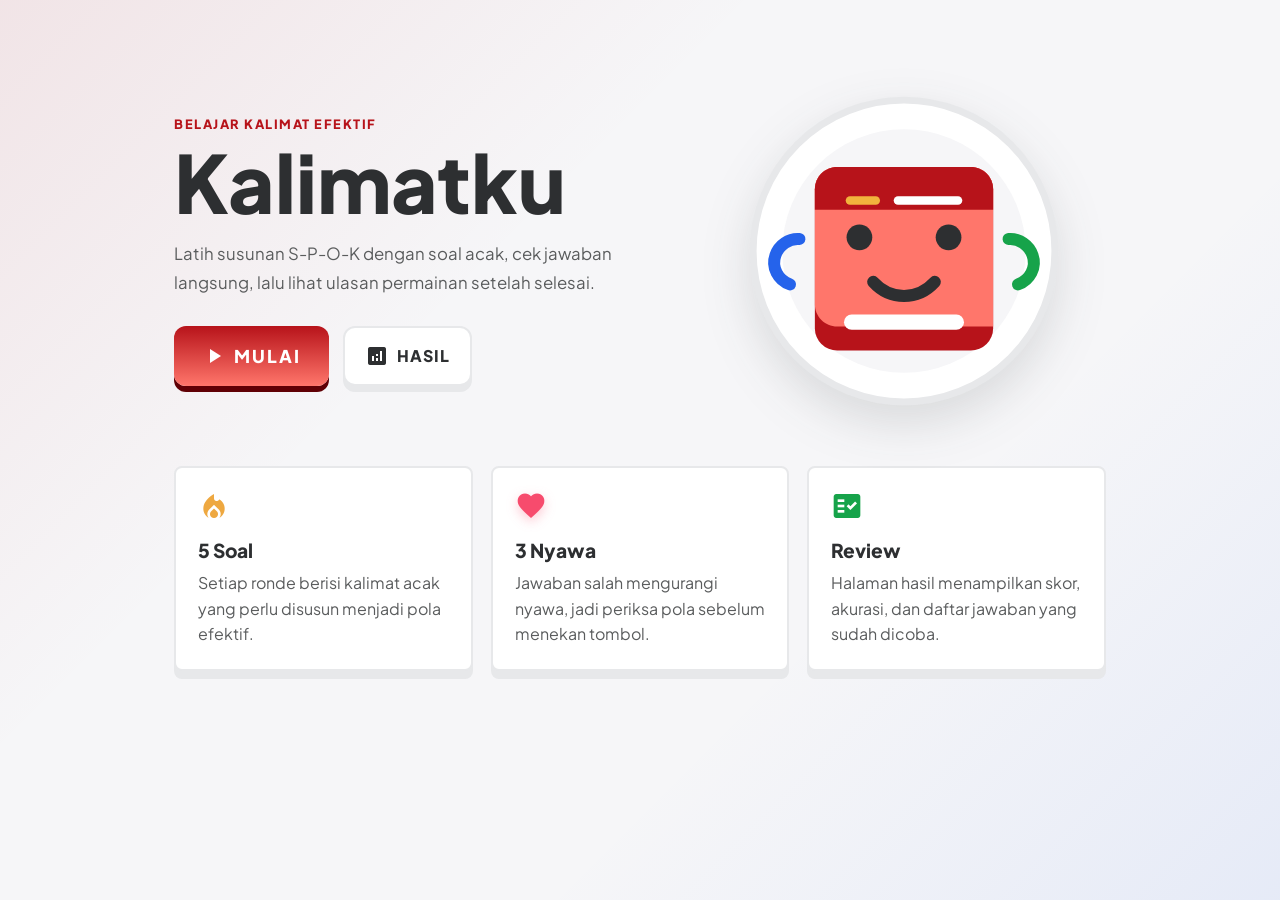
==== commit 52f9e86a: "finishing" ====
--- a/index.html
+++ b/index.html
@@ -3,78 +3,54 @@
 <head>
     <meta charset="utf-8" />
     <meta name="viewport" content="width=device-width, initial-scale=1.0" />
-    <title>Kalimatku - Belajar Kalimat Efektif</title>
-    
+    <title>Kalimatku - Dashboard</title>
+
     <link href="https://fonts.googleapis.com/css2?family=Plus+Jakarta+Sans:wght@400;500;700;800&display=swap" rel="stylesheet" />
     <link href="https://fonts.googleapis.com/css2?family=Material+Symbols+Outlined:wght,FILL@100..700,0..1&display=swap" rel="stylesheet" />
-    
+
     <link rel="stylesheet" href="assets/css/style.css">
 </head>
-<body>
-    <header class="top-nav">
-        <div class="nav-container">
-            <div class="nav-left">
-                <button id="btn-exit" class="btn-close material-symbols-outlined" title="Kembali ke dashboard">close</button>
-                <div class="progress-container">
-                    <div id="progress-bar" class="progress-fill"></div>
+<body class="dashboard-page">
+    <main class="dashboard-shell">
+        <section class="dashboard-hero">
+            <div class="hero-copy">
+                <p class="eyebrow">Belajar Kalimat Efektif</p>
+                <h1>Kalimatku</h1>
+                <p class="hero-desc">Latih susunan S-P-O-K dengan soal acak, cek jawaban langsung, lalu lihat ulasan permainan setelah selesai.</p>
+                <div class="hero-actions">
+                    <a class="btn-primary btn-link" href="ingame.html">
+                        <span class="material-symbols-outlined">play_arrow</span>
+                        MULAI
+                    </a>
+                    <a class="btn-secondary btn-link" href="result.html">
+                        <span class="material-symbols-outlined">analytics</span>
+                        HASIL
+                    </a>
                 </div>
             </div>
-            <div class="nav-right">
-                <button id="btn-audio" class="btn-audio material-symbols-outlined" type="button" title="Matikan suara">volume_up</button>
-                <div class="stat-item">
-                    <span class="material-symbols-outlined icon-heart">favorite</span>
-                    <span id="lives-display">3</span>
-                </div>
-                <div class="stat-item">
-                    <span class="material-symbols-outlined icon-fire">local_fire_department</span>
-                    <span id="score-display">0</span>
-                </div>
+            <div class="hero-visual" aria-hidden="true">
+                <img src="assets/img/mascot.svg" alt="" />
             </div>
-        </div>
-    </header>
+        </section>
 
-    <main class="main-area">
-        <h1 class="question-title">Ubah kalimat berikut menjadi kalimat efektif:</h1>
-        
-        <div class="prompt-card">
-            <div class="badge-asal">KALIMAT ASAL</div>
-            <p id="teks-soal" class="teks-soal">"..."</p>
-            <div class="badge-status">Tidak Efektif</div>
-        </div>
-
-        <div class="input-section">
-            <label for="answer-input">JAWABAN ANDA</label>
-            <textarea id="answer-input" placeholder="Tulis kalimat efektif di sini..." rows="1" autofocus enterkeyhint="done"></textarea>
-            <div class="input-footer">
-                <span class="material-symbols-outlined">edit_note</span> Indonesian
-            </div>
-        </div>
+        <section class="dashboard-grid" aria-label="Ringkasan permainan">
+            <article class="info-card">
+                <span class="material-symbols-outlined info-icon icon-fire">local_fire_department</span>
+                <h2>5 Soal</h2>
+                <p>Setiap ronde berisi kalimat acak yang perlu disusun menjadi pola efektif.</p>
+            </article>
+            <article class="info-card">
+                <span class="material-symbols-outlined info-icon icon-heart">favorite</span>
+                <h2>3 Nyawa</h2>
+                <p>Jawaban salah mengurangi nyawa, jadi periksa pola sebelum menekan tombol.</p>
+            </article>
+            <article class="info-card">
+                <span class="material-symbols-outlined info-icon icon-green">fact_check</span>
+                <h2>Review</h2>
+                <p>Halaman hasil menampilkan skor, akurasi, dan daftar jawaban yang sudah dicoba.</p>
+            </article>
+        </section>
     </main>
-
-    <div id="feedback-drawer" class="feedback-drawer">
-        <div class="drawer-container">
-            <div class="feedback-info">
-                <div id="feedback-icon-bg" class="icon-bg">
-                    <span id="feedback-icon" class="material-symbols-outlined">check</span>
-                </div>
-                <div class="feedback-text">
-                    <h3 id="feedback-title">Luar Biasa!</h3>
-                    <p id="feedback-desc">Pola: S-P-O</p>
-                </div>
-            </div>
-            <button id="btn-next" class="btn-action">LANJUT</button>
-        </div>
-    </div>
-
-    <div class="bottom-bar">
-        <div class="bottom-container">
-            <button id="btn-check" class="btn-primary">PERIKSA</button>
-        </div>
-    </div>
-
-    <script src="assets/js/dictionary.js"></script>
-    <script src="assets/js/engine.js"></script>
-    <script src="assets/js/main.js"></script>
     <script src="assets/js/page-transition.js"></script>
 </body>
 </html>
